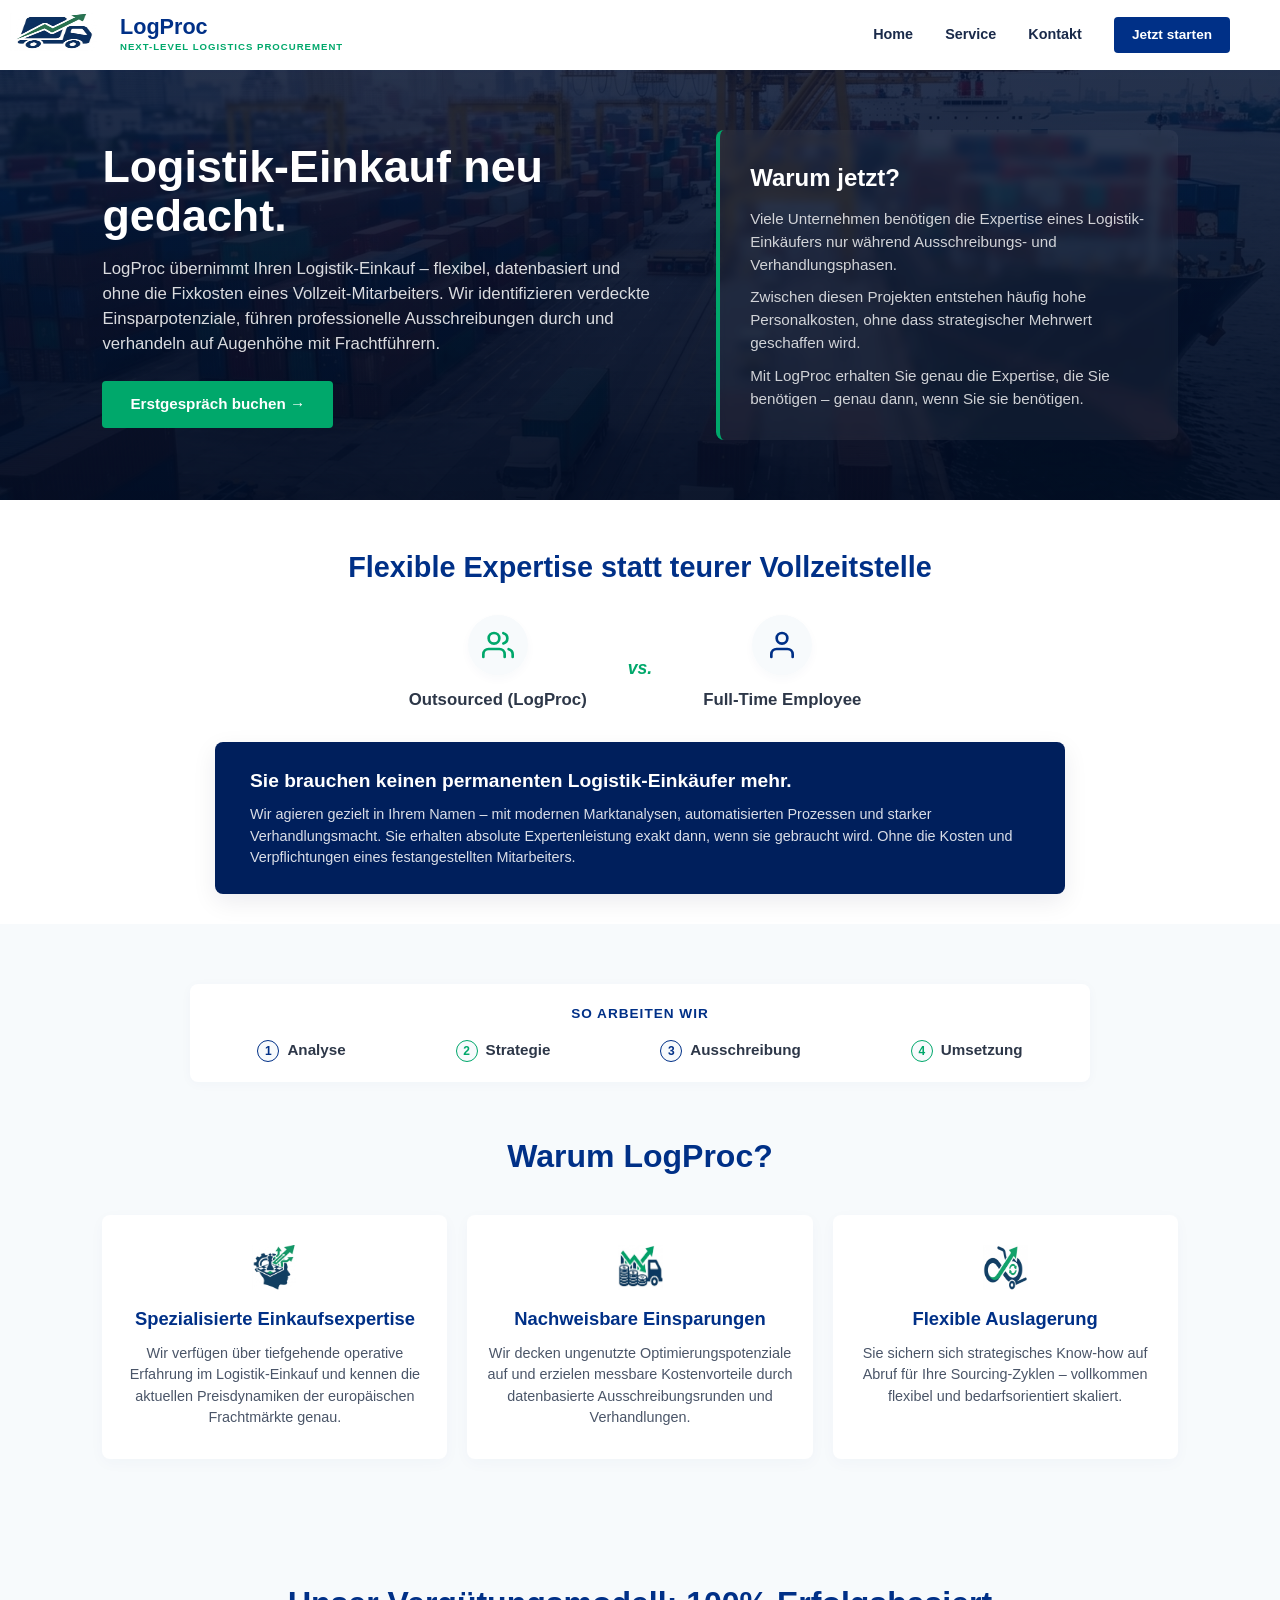
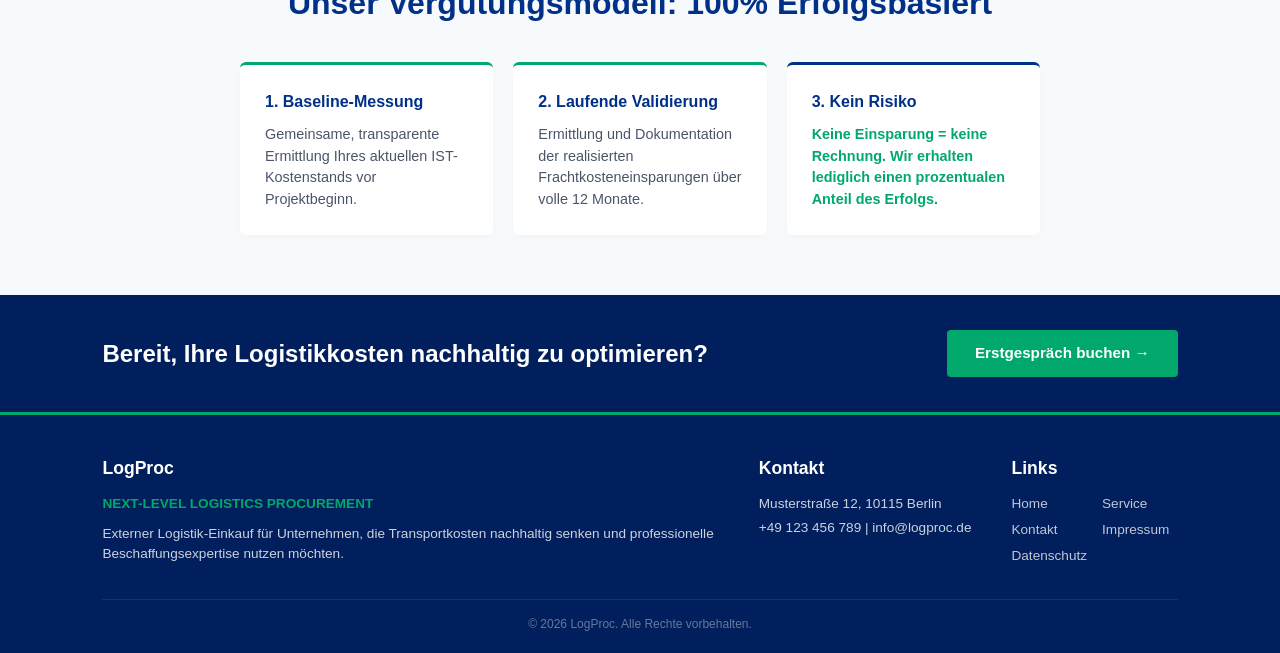
==== index.html @ ec4fca21 "test" ====
<!DOCTYPE html>
<html lang="de">
<head>
    <meta charset="UTF-8">
    <meta name="viewport" content="width=device-width, initial-scale=1.0">
    <title>LogProc - Logistics Procurement</title>
    <link rel="stylesheet" href="css/styling.css">
</head>
<body>

<nav class="navbar">
    <div class="brand">
        <span style="margin-right: 10px; margin-left:10px;">
            <img src="images/img.png" alt="Logo">
        </span>
        <div class="brand-text">
            <span class="company-name">LogProc</span>
            <span class="tagline">Next-Level Logistics Procurement</span>
        </div>
    </div>

    <div class="menu-toggle" id="mobileMenu">
        <span class="bar"></span>
        <span class="bar"></span>
        <span class="bar"></span>
    </div>

    <div class="nav-links" id="navLinks">
        <a href="#">Home</a>
        <a href="#">Service</a>
        <a href="#">Kontakt</a>
        <a href="#" class="cta-btn">Jetzt starten</a>
    </div>
</nav>

<section class="hero">
    <div class="hero-grid">
        <div class="hero-main">
            <h1>Logistik-Einkauf neu gedacht.</h1>
            <p class="hero-text">
                LogProc übernimmt Ihren Logistik-Einkauf – flexibel, datenbasiert und ohne die Fixkosten eines Vollzeit-Mitarbeiters.
                Wir identifizieren verdeckte Einsparpotenziale, führen professionelle Ausschreibungen durch und verhandeln auf Augenhöhe mit Frachtführern.
            </p>
            <a href="#" class="btn">Erstgespräch buchen →</a>
        </div>

        <div class="hero-why-side">
            <h2>Warum jetzt?</h2>
            <p>Viele Unternehmen benötigen die Expertise eines Logistik-Einkäufers nur während Ausschreibungs- und Verhandlungsphasen.</p>
            <p>Zwischen diesen Projekten entstehen häufig hohe Personalkosten, ohne dass strategischer Mehrwert geschaffen wird.
            </p>
            <p>Mit LogProc erhalten Sie genau die Expertise, die Sie benötigen – genau dann, wenn Sie sie benötigen.</p>
        </div>
    </div>
</section>

<section class="comparison-section">
    <div class="comparison-inner">
        <h2 class="comparison-title">Flexible Expertise statt teurer Vollzeitstelle</h2>

        <div class="vs-container">
            <div class="vs-side">
                <div class="vs-icon-wrapper">
                    <svg viewBox="0 0 24 24" fill="none" stroke="#00A86B" stroke-width="2" stroke-linecap="round" stroke-linejoin="round"><path d="M17 21v-2a4 4 0 0 0-4-4H5a4 4 0 0 0-4 4v2"></path><circle cx="9" cy="7" r="4"></circle><path d="M23 21v-2a4 4 0 0 0-3-3.87"></path><path d="M16 3.13a4 4 0 0 1 0 7.75"></path></svg>
                </div>
                <h3>Outsourced (LogProc)</h3>
            </div>

            <div class="vs-divider">vs.</div>

            <div class="vs-side">
                <div class="vs-icon-wrapper">
                    <svg viewBox="0 0 24 24" fill="none" stroke="#003087" stroke-width="2" stroke-linecap="round" stroke-linejoin="round"><path d="M20 21v-2a4 4 0 0 0-4-4H8a4 4 0 0 0-4 4v2"></path><circle cx="12" cy="7" r="4"></circle></svg>
                </div>
                <h3>Full-Time Employee</h3>
            </div>
        </div>

        <div class="comparison-banner">
            <h4>Sie brauchen keinen permanenten Logistik-Einkäufer mehr.</h4>
            <p>Wir agieren gezielt in Ihrem Namen – mit modernen Marktanalysen, automatisierten Prozessen und starker Verhandlungsmacht. Sie erhalten absolute Expertenleistung exakt dann, wenn sie gebraucht wird. Ohne die Kosten und Verpflichtungen eines festangestellten Mitarbeiters.</p>
        </div>
    </div>
</section>

<section class="main-value-section">

    <div class="compact-process">
        <h3 class="subsection-small-title">So arbeiten wir</h3>
        <div class="process-timeline-bar">
            <div class="mini-step"><span class="step-dot font-blue">1</span> Analyse</div>
            <div class="mini-step"><span class="step-dot font-green">2</span> Strategie</div>
            <div class="mini-step"><span class="step-dot font-blue">3</span> Ausschreibung</div>
            <div class="mini-step"><span class="step-dot font-green">4</span> Umsetzung</div>
        </div>
    </div>

    <h2 class="section-title">Warum LogProc?</h2>
    <div class="features-container">
        <div class="feature-card">
            <img src="images/strategy.png" alt="Expert Strategy Icon" class="feature-icon">
            <h3 class="feature-heading">Spezialisierte Einkaufsexpertise</h3>
            <p class="feature-text">Wir verfügen über tiefgehende operative Erfahrung im Logistik-Einkauf und kennen die aktuellen Preisdynamiken der europäischen Frachtmärkte genau.</p>
        </div>
        <div class="feature-card">
            <img src="images/savings.png" alt="Dynamic Savings Icon" class="feature-icon">
            <h3 class="feature-heading">Nachweisbare Einsparungen</h3>
            <p class="feature-text">Wir decken ungenutzte Optimierungspotenziale auf und erzielen messbare Kostenvorteile durch datenbasierte Ausschreibungsrunden und Verhandlungen.</p>
        </div>
        <div class="feature-card">
            <img src="images/seamless_operations.png" alt="Seamless Operations Icon" class="feature-icon">
            <h3 class="feature-heading">Flexible Auslagerung</h3>
            <p class="feature-text">Sie sichern sich strategisches Know-how auf Abruf für Ihre Sourcing-Zyklen – vollkommen flexibel und bedarfsorientiert skaliert.</p>
        </div>
    </div>
</section>

<section class="pricing-model-section" style="background-color: #f7fafc; padding: 60px 8%; text-align: center;">
    <div style="max-width: 800px; margin: 0 auto;">
        <h2 style="color: #003087; font-size: 2rem; font-weight: 800; margin-bottom: 35px;">Unser Vergütungsmodell: 100% Erfolgsbasiert</h2>
        <div style="display: grid; grid-template-columns: repeat(auto-fit, minmax(220px, 1fr)); gap: 20px; text-align: left;">
            <div style="background: #ffffff; padding: 25px; border-radius: 6px; box-shadow: 0 4px 10px rgba(0,0,0,0.02); border-top: 3px solid #00A86B;">
                <h4 style="color: #003087; margin-bottom: 10px; font-weight: 700;">1. Baseline-Messung</h4>
                <p style="font-size: 0.9rem; color: #4a5568;">Gemeinsame, transparente Ermittlung Ihres aktuellen IST-Kostenstands vor Projektbeginn.</p>
            </div>
            <div style="background: #ffffff; padding: 25px; border-radius: 6px; box-shadow: 0 4px 10px rgba(0,0,0,0.02); border-top: 3px solid #00A86B;">
                <h4 style="color: #003087; margin-bottom: 10px; font-weight: 700;">2. Laufende Validierung</h4>
                <p style="font-size: 0.9rem; color: #4a5568;">Ermittlung und Dokumentation der realisierten Frachtkosteneinsparungen über volle 12 Monate.</p>
            </div>
            <div style="background: #ffffff; padding: 25px; border-radius: 6px; box-shadow: 0 4px 10px rgba(0,0,0,0.02); border-top: 3px solid #003087;">
                <h4 style="color: #003087; margin-bottom: 10px; font-weight: 700;">3. Kein Risiko</h4>
                <p style="font-size: 0.9rem; color: #00A86B; font-weight: 700;">Keine Einsparung = keine Rechnung. Wir erhalten lediglich einen prozentualen Anteil des Erfolgs.</p>
            </div>
        </div>
    </div>
</section>

<section class="cta-banner">
    <div class="cta-banner-content" style="display: flex; justify-content: space-between; align-items: center; width: 100%; max-width: 1100px; margin: 0 auto; flex-wrap: wrap; gap: 20px;">
        <h2 style="margin: 0; font-size: 1.5rem;">Bereit, Ihre Logistikkosten nachhaltig zu optimieren?</h2>
        <a href="#" class="btn cta-btn-green" style="margin: 0;"> Erstgespräch buchen  →</a>
    </div>
</section>

<footer class="footer">
    <div class="footer-container">
        <div class="footer-column brand-col">
            <h3>LogProc</h3>
            <p class="footer-tagline">Next-Level Logistics Procurement</p>
            <p>Externer Logistik-Einkauf für Unternehmen, die Transportkosten nachhaltig senken und professionelle Beschaffungsexpertise nutzen möchten.
            </p>
        </div>
        <div class="footer-column">
            <h4>Kontakt</h4>
            <p>Musterstraße 12, 10115 Berlin</p>
            <p>+49 123 456 789 | info@logproc.de</p>
        </div>
        <div class="footer-column links-col">
            <h4>Links</h4>
            <div class="footer-links-grid">
                <a href="#">Home</a>
                <a href="#">Service</a>
                <a href="#">Kontakt</a>
                <a href="#">Impressum</a>
                <a href="#">Datenschutz</a>
            </div>
        </div>
    </div>
    <div class="footer-bottom">
        © 2026 LogProc. Alle Rechte vorbehalten.
    </div>
</footer>

<script>
    const mobileMenu = document.getElementById('mobileMenu');
    const navLinks = document.getElementById('navLinks');

    mobileMenu.addEventListener('click', () => {
        mobileMenu.classList.toggle('active');
        navLinks.classList.toggle('active');
    });

    document.querySelectorAll('.nav-links a').forEach(link => {
        link.addEventListener('click', () => {
            mobileMenu.classList.remove('active');
            navLinks.classList.remove('active');
        });
    });
</script>
</body>
</html>
---- css/styling.css ----
/* ==========================================================================
   1. GLOBAL RESET
   ========================================================================== */
* {
    margin: 0;
    padding: 0;
    box-sizing: border-box;
}

html {
    scroll-behavior: smooth;
}

body {
    font-family: -apple-system, BlinkMacSystemFont, "Segoe UI", Roboto, sans-serif;
    background-color: #ffffff;
    color: #2d3748;
    line-height: 1.5;
     /* Reduced header offset */
}

/* ==========================================================================
   2. FIXED NAVBAR
   ========================================================================== */
.navbar {
    width: 100%;
    height: 70px;

    display: flex;
    justify-content: space-between;
    align-items: center;

    padding: 0 50px 0 0;

    background: rgba(255,255,255,0.95);

    position: relative;

    box-shadow: 0 1px 8px rgba(0,48,135,0.04);
}

.brand {
    display: flex;
    align-items: center;
    gap: 10px;
    margin: 0;
}

.brand img {
    height: 38px;
    width: 90px;

}

.brand-text {
    display: flex;
    flex-direction: column;
}

.company-name {
    font-size: 1.35rem;
    font-weight: 800;
    color: #003087;
    line-height: 1;
}

.tagline {
    font-size: 0.6rem;
    letter-spacing: 1px;
    text-transform: uppercase;
    color: #00A86B;
    font-weight: 700;
    margin-top: 2px;
}

.nav-links {
    display: flex;
    align-items: center;
    gap: 2rem;
}

.nav-links a {
    text-decoration: none;
    color: #1a2a4a;
    font-size: 0.9rem;
    font-weight: 600;
    transition: color 0.2s ease;
}

.nav-links a:hover { color: #00A86B; }

.nav-links .cta-btn {
    background: #003087;
    color: #ffffff;
    padding: 8px 18px;
    border-radius: 4px;
    font-size: 0.85rem;
}

.nav-links .cta-btn:hover { background: #00A86B; }
/* ==========================================================================
   HAMBURGER TRIGGER BUTTON (Hidden by default on Desktop layout)
   ========================================================================== */
.menu-toggle {
    display: none;
    flex-direction: column;
    justify-content: space-between;
    width: 24px;
    height: 18px;
    cursor: pointer;
    z-index: 1001;
}

.menu-toggle .bar {
    height: 3px;
    width: 100%;
    background-color: #003087; /* Brand Blue lines */
    border-radius: 2px;
    transition: all 0.3s ease;
}

/* ==========================================================================
   MOBILE DEVICES CONTROLLER VIEWPORT (PUSH-DOWN MENU STYLE)
   ========================================================================== */
@media (max-width: 768px) {
    /* 1. Reset Navbar back to standard flow layout so it can push content */
    .navbar {
        padding: 0 24px;
        position: relative !important; /* Changes from fixed back to relative flow */
        height: auto; /* Allows the container to scale dynamically when items show up */
        min-height: 70px;
        display: flex;
        flex-wrap: wrap; /* Allows menu links to wrap onto a new line below the brand */
        align-items: center;
        justify-content: space-between;
    }

    /* 2. Keeps the logo and hamburger on the main row line */
    .brand {
        height: 70px; /* Aligns with our min-height baseline */
    }

    /* 3. Show the hamburger toggle icon button */
    .menu-toggle {
        display: flex;
    }

    /* 4. Transform links into a full-width block that sits below the logo */
    .nav-links {
        display: none !important; /* Hidden completely until the active class is toggled */
        flex-direction: column;
        align-items: center;
        width: 100%; /* Spans full width below the logo row */
        gap: 1.25rem;
        padding: 20px 0 30px 0; /* Creates breathing room inside the expanded menu */
        background: #ffffff;

        /* Reset positioning rules completely */
        position: static;
        height: auto;
        opacity: 1;
        pointer-events: auto;
        transform: none;
        box-shadow: none;
        border-top: 1px solid rgba(0, 48, 135, 0.05);
    }

    /* 5. Reveal the links panel when the menu toggle button is active */
    .nav-links.active {
        display: flex !important; /* Injects the block into the document layout, pushing down elements below it */
    }

    /* Clean typography scale for the push-down links layout */
    .nav-links a {
        font-size: 1.1rem !important;
        font-weight: 700;
        color: #003087;
        width: 100%;
        text-align: center;
    }

    /* Style button constraint inside the expanded container panel */
    .nav-links .cta-btn {
        width: 100%;
        max-width: 260px;
        padding: 12px 20px !important;
        font-size: 1rem !important;
        text-align: center;
        margin-top: 5px;
    }

    /* Smooth CSS transformation animation from hamburger lines into an X */
    .menu-toggle.active .bar:nth-child(1) {
        transform: translateY(7.5px) rotate(45deg);
    }
    .menu-toggle.active .bar:nth-child(2) {
        opacity: 0;
    }
    .menu-toggle.active .bar:nth-child(3) {
        transform: translateY(-7.5px) rotate(-45deg);
    }
}
/* ==========================================================================
   3. COMPACT SPLIT HERO SECTION
   ========================================================================== */
.hero {
    padding: 60px 8%;
    background: linear-gradient(rgba(4, 18, 48, 0.85), rgba(2, 12, 34, 0.95)),
    url('../images/background_image.png') no-repeat center center/cover;
}

.hero-grid {
    max-width: 1200px;
    margin: 0 auto;
    display: grid;
    grid-template-columns: 1.2fr 1fr; /* Side by side balancing split grid */
    gap: 60px;
    align-items: center;
}

.hero-main h1 {
    color: #ffffff;
    font-size: 2.8rem;
    line-height: 1.1;
    font-weight: 900;
    margin-bottom: 15px;
}

.hero-text {
    color: rgba(255, 255, 255, 0.85);
    font-size: 1.05rem;
    margin-bottom: 25px;
}

.btn {
    display: inline-block;
    text-decoration: none;
    background: #00A86B;
    color: #ffffff;
    padding: 12px 28px;
    border-radius: 4px;
    font-weight: 700;
    font-size: 0.95rem;
    transition: all 0.2s ease;
}

.btn:hover {
    background: #008754;
    transform: translateY(-1px);
}

/* Integrated Warum Jetzt block on the right */

.hero-why-side {
    background: rgba(255, 255, 255, 0.05);
    padding: 30px;
    border-radius: 8px;
    border-left: 4px solid #00A86B;
    backdrop-filter: blur(5px);
}

.hero-why-side h2 {
    color: #ffffff;
    font-size: 1.5rem;
    margin-bottom: 12px;
    font-weight: 800;
}

.hero-why-side p {
    color: rgba(255, 255, 255, 0.8);
    font-size: 0.95rem;
    margin-bottom: 10px;
    line-height: 1.5;
}

.hero-why-side p:last-child { margin-bottom: 0; }

/* ==========================================================================
   4. VALUE SECTION (PROCESS + FEATURES COMBINED)
   ========================================================================== */
.main-value-section {
    padding: 60px 8%;
    background-color: #f7fafc; /* Gentle tint canvas wrapping all cards */
}

/* Integrated Micro-Timeline Row */
.compact-process {
    max-width: 900px;
    margin: 0 auto 50px auto;
    background: #ffffff;
    padding: 20px;
    border-radius: 8px;
    box-shadow: 0 2px 12px rgba(0, 48, 135, 0.03);
    text-align: center;
}

.subsection-small-title {
    font-size: 0.85rem;
    text-transform: uppercase;
    color: #003087;
    letter-spacing: 1px;
    margin-bottom: 15px;
    font-weight: 700;
}

.process-timeline-bar {
    display: flex;
    justify-content: space-around;
    flex-wrap: wrap;
    gap: 15px;
}

.mini-step {
    font-size: 0.95rem;
    font-weight: 700;
    color: #2d3748;
    display: flex;
    align-items: center;
    gap: 8px;
}

.step-dot {
    width: 22px;
    height: 22px;
    border-radius: 50%;
    display: inline-flex;
    align-items: center;
    justify-content: center;
    font-size: 0.75rem;
    font-weight: 800;
    background: #f7fafc;
}
.font-blue { color: #003087; border: 1px solid #003087; }
.font-green { color: #00A86B; border: 1px solid #00A86B; }

/* Features Block Styling */
.section-title {
    font-size: 2rem;
    color: #003087;
    text-align: center;
    margin-bottom: 35px;
    font-weight: 800;
}

.features-container {
    display: flex;
    justify-content: center;
    gap: 20px;
    max-width: 1100px;
    margin: 0 auto;
}

.feature-card {
    flex: 1;
    background: #ffffff;
    padding: 30px 20px;
    border-radius: 8px;
    display: flex;
    flex-direction: column;
    align-items: center;
    text-align: center;
    box-shadow: 0 4px 15px rgba(0, 48, 135, 0.03);
}

.feature-icon {
    width: 45px;
    height: 45px;
    margin-bottom: 15px;
}

.feature-heading {
    font-size: 1.15rem;
    color: #003087;
    margin-bottom: 10px;
    font-weight: 700;
}

.feature-text {
    font-size: 0.9rem;
    color: #4a5568;
    line-height: 1.5;
}

/* ==========================================================================
   5. SLIM BANNER CTA SECTION
   ========================================================================== */
.cta-banner {
    padding: 35px 8%;
    background: #001f5c;
    color: #ffffff;
}

.cta-banner-content {
    max-width: 1100px;
    margin: 0 auto;
    display: flex;
    justify-content: space-between;
    align-items: center;
    gap: 20px;
}

.cta-banner h2 {
    font-size: 1.4rem;
    font-weight: 700;
}

.cta-btn-green {
    background-color: #00A86B;
    white-space: nowrap;
}

/* ==========================================================================
   6. CONDENSED FOOTER
   ========================================================================== */
.footer {
    background-color: #001f5c; /* Marginally darker shade for block separation */
    color: rgba(255, 255, 255, 0.8);
    padding: 40px 8% 20px 8%;
    border-top: 3px solid #00A86B;
}

.footer-container {
    max-width: 1100px;
    margin: 0 auto;
    display: flex;
    justify-content: space-between;
    gap: 40px;
}

.footer-column h3, .footer-column h4 {
    color: #ffffff;
    font-size: 1.1rem;
    margin-bottom: 12px;
    font-weight: 700;
}

.footer-column p {
    font-size: 0.85rem;
    line-height: 1.5;
    margin-bottom: 4px;
}

.footer-tagline {
    font-size: 0.7rem;
    text-transform: uppercase;
    color: #00A86B;
    font-weight: 700;
    margin-bottom: 10px !important;
}

.brand-col { flex: 1.5; }
.links-col { flex: 1fr; }

.footer-links-grid {
    display: grid;
    grid-template-columns: 1fr 1fr;
    gap: 6px 15px;
}

.footer-links-grid a {
    color: rgba(255, 255, 255, 0.75);
    text-decoration: none;
    font-size: 0.85rem;
}

.footer-links-grid a:hover { color: #00A86B; }

.footer-bottom {
    max-width: 1100px;
    margin: 30px auto 0 auto;
    padding-top: 15px;
    border-top: 1px solid rgba(255, 255, 255, 0.08);
    text-align: center;
    font-size: 0.75rem;
    color: rgba(255, 255, 255, 0.4);
}

/* ==========================================================================
   7. RESPONSIVE ENGINE
   ========================================================================== */
@media (max-width: 992px) {
    .hero-grid { grid-template-columns: 1fr; gap: 30px; }
    .features-container { flex-wrap: wrap; }
    .feature-card { min-width: 240px; }
}

@media (max-width: 768px) {
    .nav-links { display: none; }
    .hero h1 { font-size: 2.2rem; }
    .cta-banner-content { flex-direction: column; text-align: center; }
    .footer-container { flex-direction: column; gap: 25px; }
    .footer-links-grid { grid-template-columns: 1fr; }
}
/* ==========================================================================
   NEW: OUTSOURCED VS FULL-TIME COMPARISON
   ========================================================================== */
.comparison-section {
    padding: 50px 8% 30px 8%;
    background-color: #ffffff;
    display: flex;
    justify-content: center;
    font-family: -apple-system, BlinkMacSystemFont, "Segoe UI", Roboto, sans-serif;
}

.comparison-inner {
    max-width: 850px;
    width: 100%;
    text-align: center;
}

.comparison-title {
    font-size: 1.8rem;
    color: #003087;
    font-weight: 800;
    line-height: 1.2;
    margin-bottom: 30px;
}

/* VS Side-by-Side row */
.vs-container {
    display: flex;
    align-items: center;
    justify-content: center;
    gap: 40px;
    margin-bottom: 30px;
}

.vs-side {
    display: flex;
    flex-direction: column;
    align-items: center;
    width: 180px;
}

.vs-icon-wrapper {
    width: 60px;
    height: 60px;
    background: #f7fafc;
    border-radius: 50%;
    display: flex;
    align-items: center;
    justify-content: center;
    margin-bottom: 12px;
    padding: 14px;
    box-shadow: 0 4px 10px rgba(0, 48, 135, 0.03);
}

.vs-side h3 {
    font-size: 1.05rem;
    color: #2d3748;
    font-weight: 700;
}

.vs-divider {
    font-size: 1.1rem;
    font-weight: 700;
    color: #00A86B;
    font-style: italic;
    padding-top: 10px;
}

/* Dark Accent Statement Banner box matching original graphic theme */
.comparison-banner {
    background-color: #001f5c; /* Rich premium dark navy canvas block */
    color: #ffffff;
    padding: 25px 35px;
    border-radius: 8px;
    text-align: left;
    box-shadow: 0 8px 24px rgba(4, 18, 48, 0.08);
}

.comparison-banner h4 {
    font-size: 1.2rem;
    font-weight: 700;
    color: #ffffff;
    margin-bottom: 8px;
}

.comparison-banner p {
    font-size: 0.9rem;
    line-height: 1.5;
    color: rgba(255, 255, 255, 0.85);
}

/* Responsive adjustment for small phone screens */
@media (max-width: 568px) {
    .vs-container {
        flex-direction: column;
        gap: 15px;
    }
    .vs-divider {
        padding-top: 0;
    }
    .comparison-banner {
        padding: 20px;
        text-align: center;
    }
}
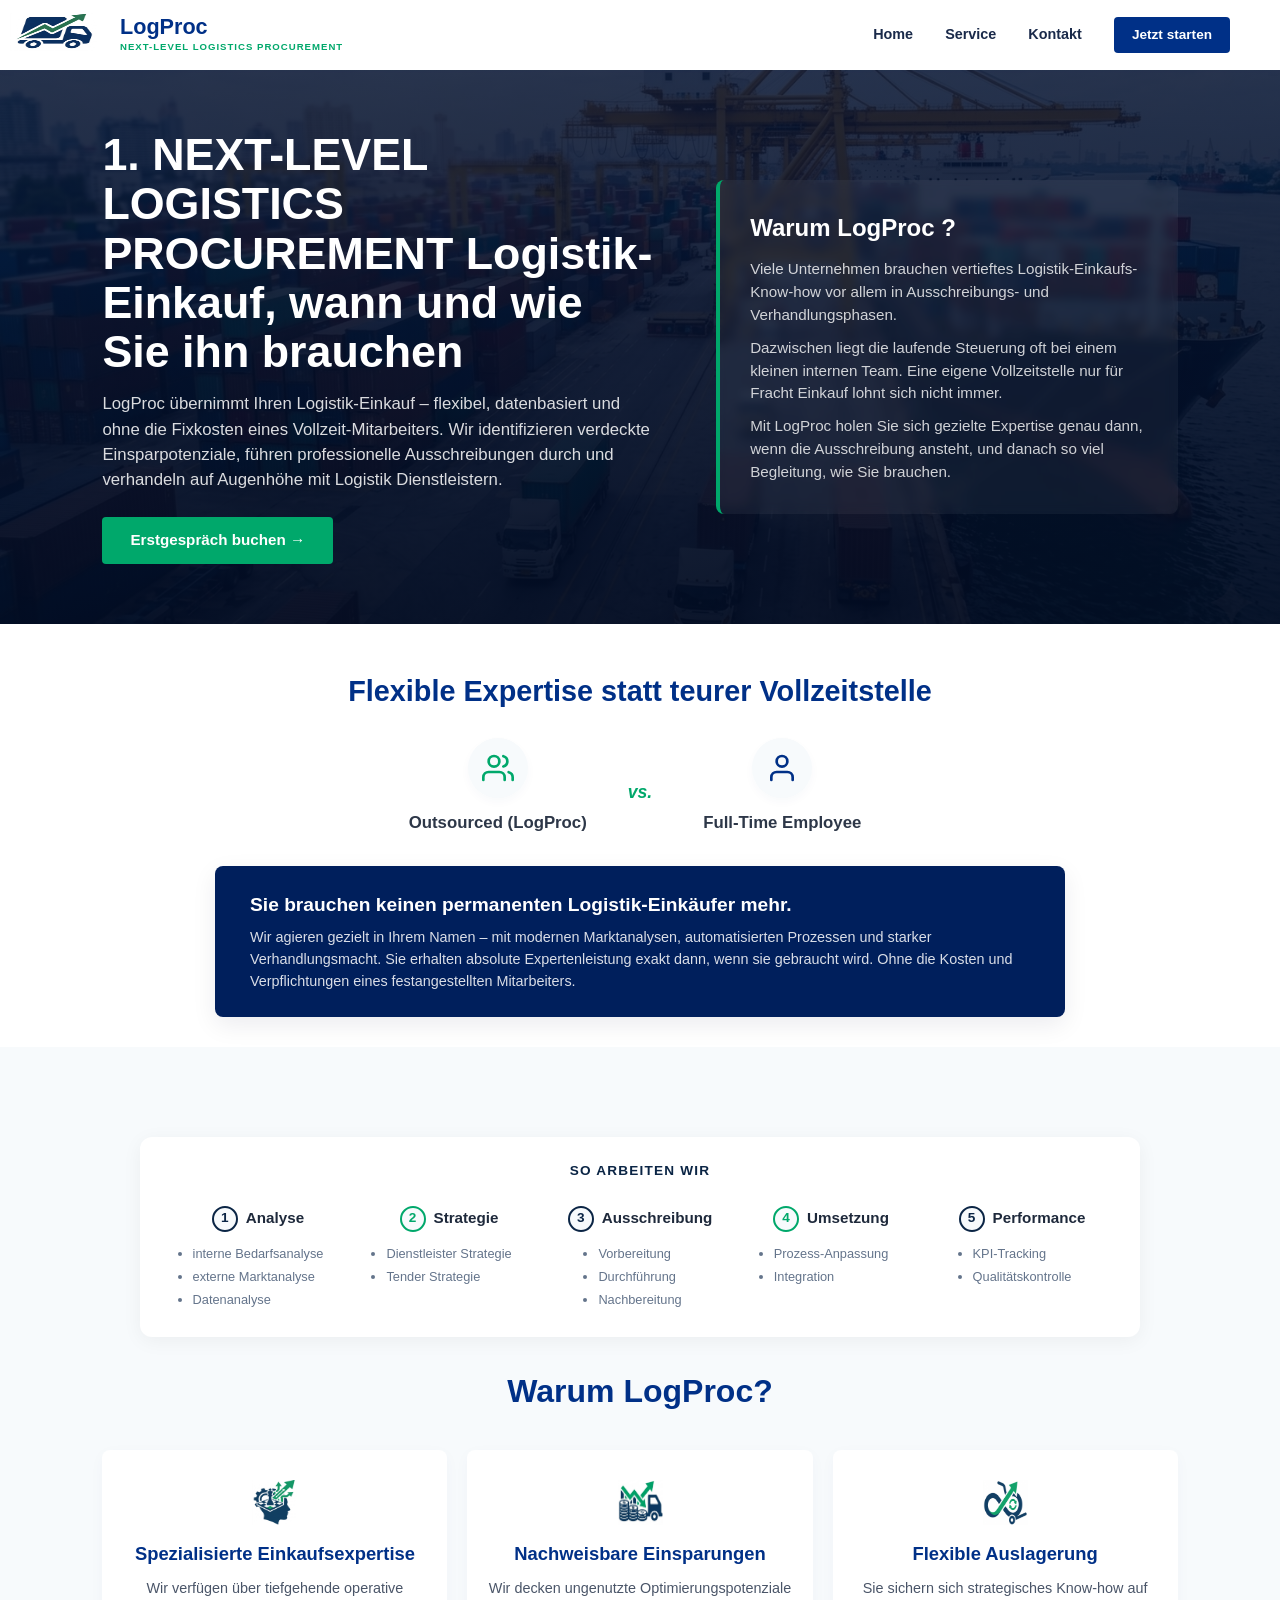
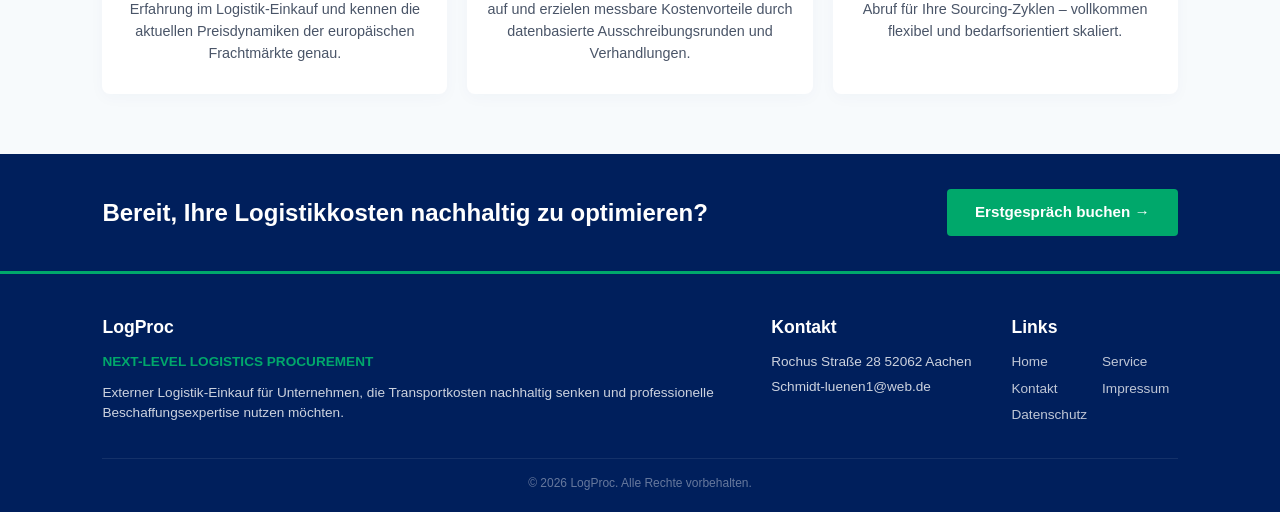
==== commit 28e10073: "Test" ====
--- a/index.html
+++ b/index.html
@@ -28,28 +28,27 @@
     <div class="nav-links" id="navLinks">
         <a href="#">Home</a>
         <a href="#">Service</a>
-        <a href="#">Kontakt</a>
-        <a href="#" class="cta-btn">Jetzt starten</a>
+        <a href="kontakt.html">Kontakt</a>
+        <a href="formular.html" class="cta-btn">Jetzt starten</a>
     </div>
 </nav>
 
 <section class="hero">
     <div class="hero-grid">
         <div class="hero-main">
-            <h1>Logistik-Einkauf neu gedacht.</h1>
+            <h1>1.
+                NEXT-LEVEL LOGISTICS PROCUREMENT
+                Logistik-Einkauf, wann und wie Sie ihn brauchen</h1>
             <p class="hero-text">
-                LogProc übernimmt Ihren Logistik-Einkauf – flexibel, datenbasiert und ohne die Fixkosten eines Vollzeit-Mitarbeiters.
-                Wir identifizieren verdeckte Einsparpotenziale, führen professionelle Ausschreibungen durch und verhandeln auf Augenhöhe mit Frachtführern.
-            </p>
-            <a href="#" class="btn">Erstgespräch buchen →</a>
+                LogProc übernimmt Ihren Logistik-Einkauf – flexibel, datenbasiert und ohne die Fixkosten eines Vollzeit-Mitarbeiters. Wir identifizieren verdeckte Einsparpotenziale, führen professionelle Ausschreibungen durch und verhandeln auf Augenhöhe mit Logistik Dienstleistern. </p>
+            <a href="formular.html" class="btn">Erstgespräch buchen →</a>
         </div>
 
         <div class="hero-why-side">
-            <h2>Warum jetzt?</h2>
-            <p>Viele Unternehmen benötigen die Expertise eines Logistik-Einkäufers nur während Ausschreibungs- und Verhandlungsphasen.</p>
-            <p>Zwischen diesen Projekten entstehen häufig hohe Personalkosten, ohne dass strategischer Mehrwert geschaffen wird.
-            </p>
-            <p>Mit LogProc erhalten Sie genau die Expertise, die Sie benötigen – genau dann, wenn Sie sie benötigen.</p>
+            <h2>Warum LogProc ?</h2>
+            <p>Viele Unternehmen brauchen vertieftes Logistik-Einkaufs-Know-how vor allem in Ausschreibungs- und Verhandlungsphasen.</p>
+            <p>Dazwischen liegt die laufende Steuerung oft bei einem kleinen internen Team. Eine eigene Vollzeitstelle nur für Fracht Einkauf lohnt sich nicht immer.</p>
+            <p>Mit LogProc holen Sie sich gezielte   Expertise genau dann, wenn die Ausschreibung ansteht, und danach so viel Begleitung, wie Sie brauchen. </p>
         </div>
     </div>
 </section>
@@ -87,11 +86,64 @@
 
     <div class="compact-process">
         <h3 class="subsection-small-title">So arbeiten wir</h3>
+
         <div class="process-timeline-bar">
-            <div class="mini-step"><span class="step-dot font-blue">1</span> Analyse</div>
-            <div class="mini-step"><span class="step-dot font-green">2</span> Strategie</div>
-            <div class="mini-step"><span class="step-dot font-blue">3</span> Ausschreibung</div>
-            <div class="mini-step"><span class="step-dot font-green">4</span> Umsetzung</div>
+            <!-- 1. Analyse -->
+            <div class="process-column">
+                <div class="mini-step">
+                    <span class="step-dot font-blue">1</span> Analyse
+                </div>
+                <ul class="sub-step-list">
+                    <li>interne Bedarfsanalyse</li>
+                    <li>externe Marktanalyse</li>
+                    <li>Datenanalyse</li>
+                </ul>
+            </div>
+
+            <!-- 2. Strategie -->
+            <div class="process-column">
+                <div class="mini-step">
+                    <span class="step-dot font-green">2</span> Strategie
+                </div>
+                <ul class="sub-step-list">
+                    <li>Dienstleister Strategie</li>
+                    <li>Tender Strategie</li>
+                </ul>
+            </div>
+
+            <!-- 3. Ausschreibung -->
+            <div class="process-column">
+                <div class="mini-step">
+                    <span class="step-dot font-blue">3</span> Ausschreibung
+                </div>
+                <ul class="sub-step-list">
+                    <li>Vorbereitung</li>
+                    <li>Durchführung</li>
+                    <li>Nachbereitung</li>
+                </ul>
+            </div>
+
+            <!-- 4. Umsetzung / Implementierung -->
+            <div class="process-column">
+                <div class="mini-step">
+                    <span class="step-dot font-green">4</span> Umsetzung
+                </div>
+                <ul class="sub-step-list">
+                    <li>Prozess-Anpassung</li>
+                    <li>Integration</li>
+                </ul>
+            </div>
+
+            <!-- 5. Performance Messung -->
+            <div class="process-column">
+                <div class="mini-step">
+                    <span class="step-dot font-blue">5</span> Performance
+                </div>
+                <ul class="sub-step-list">
+                    <li> KPI-Tracking</li>
+                    <li>Qualitätskontrolle</li>
+                </ul>
+            </div>
         </div>
     </div>
 
@@ -115,7 +167,7 @@
     </div>
 </section>
 
-<section class="pricing-model-section" style="background-color: #f7fafc; padding: 60px 8%; text-align: center;">
+<!--<section class="pricing-model-section" style="background-color: #f7fafc; padding: 60px 8%; text-align: center;">
     <div style="max-width: 800px; margin: 0 auto;">
         <h2 style="color: #003087; font-size: 2rem; font-weight: 800; margin-bottom: 35px;">Unser Vergütungsmodell: 100% Erfolgsbasiert</h2>
         <div style="display: grid; grid-template-columns: repeat(auto-fit, minmax(220px, 1fr)); gap: 20px; text-align: left;">
@@ -134,11 +186,12 @@
         </div>
     </div>
 </section>
+-->
 
 <section class="cta-banner">
     <div class="cta-banner-content" style="display: flex; justify-content: space-between; align-items: center; width: 100%; max-width: 1100px; margin: 0 auto; flex-wrap: wrap; gap: 20px;">
         <h2 style="margin: 0; font-size: 1.5rem;">Bereit, Ihre Logistikkosten nachhaltig zu optimieren?</h2>
-        <a href="#" class="btn cta-btn-green" style="margin: 0;"> Erstgespräch buchen  →</a>
+        <a href="formular.html" class="btn cta-btn-green" style="margin: 0;"> Erstgespräch buchen  →</a>
     </div>
 </section>
 
@@ -152,17 +205,18 @@
         </div>
         <div class="footer-column">
             <h4>Kontakt</h4>
-            <p>Musterstraße 12, 10115 Berlin</p>
-            <p>+49 123 456 789 | info@logproc.de</p>
+            <p>Rochus Straße 28
+                52062 Aachen </p>
+            <p>Schmidt-luenen1@web.de </p>
         </div>
         <div class="footer-column links-col">
             <h4>Links</h4>
             <div class="footer-links-grid">
-                <a href="#">Home</a>
-                <a href="#">Service</a>
-                <a href="#">Kontakt</a>
+                <a href="index.html">Home</a>
+                <a href="service.html">Service</a>
+                <a href="kontakt.html">Kontakt</a>
                 <a href="#">Impressum</a>
-                <a href="#">Datenschutz</a>
+                <a href="datenschutz.html">Datenschutz</a>
             </div>
         </div>
     </div>
--- a/css/styling.css
+++ b/css/styling.css
@@ -87,7 +87,7 @@
     transition: color 0.2s ease;
 }
 
-.nav-links a:hover { color: #00A86B; }
+
 
 .nav-links .cta-btn {
     background: #003087;
@@ -97,9 +97,10 @@
     font-size: 0.85rem;
 }
 
-.nav-links .cta-btn:hover { background: #00A86B; }
+
 /* ==========================================================================
    HAMBURGER TRIGGER BUTTON (Hidden by default on Desktop layout)
+   .nav-links a:hover { color: #00A86B; }
    ========================================================================== */
 .menu-toggle {
     display: none;
@@ -243,7 +244,7 @@
     font-size: 0.95rem;
     transition: all 0.2s ease;
 }
-
+cta-btn
 .btn:hover {
     background: #008754;
     transform: translateY(-1px);
@@ -597,3 +598,103 @@
     }
 }
 
+
+/*So arbeiten wir */
+/* Hauptcontainer (Karte) */
+.compact-process {
+    background: #ffffff;
+    border-radius: 12px;
+    padding: 24px 30px;
+    box-shadow: 0 4px 20px rgba(0, 0, 0, 0.05);
+    text-align: center;
+    max-width: 1000px;
+    margin: 30px auto;
+}
+
+.subsection-small-title {
+    font-size: 0.85rem;
+    font-weight: 800;
+    letter-spacing: 1.2px;
+    color: #0b2545;
+    text-transform: uppercase;
+    margin-bottom: 24px;
+}
+
+/* Horizontale Verteilung der 5 Spalten */
+.process-timeline-bar {
+    display: flex;
+    justify-content: space-between;
+    align-items: flex-start;
+    gap: 15px;
+}
+
+/* Einzelne Spalte für jeden Hauptschritt */
+.process-column {
+    flex: 1;
+    display: flex;
+    flex-direction: column;
+    align-items: center;
+    text-align: left; /* Richtet die Unterpunkte linksbündig unter dem Titel aus */
+}
+
+.mini-step {
+    display: flex;
+    align-items: center;
+    gap: 8px;
+    font-weight: 700;
+    font-size: 0.95rem;
+    color: #1e293b;
+    margin-bottom: 12px;
+}
+
+/* Kreise mit Zahlen */
+.step-dot {
+    width: 26px;
+    height: 26px;
+    border-radius: 50%;
+    display: flex;
+    align-items: center;
+    justify-content: center;
+    font-size: 0.85rem;
+    font-weight: 700;
+}
+
+.font-blue {
+    border: 2px solid #0b2545;
+    color: #0b2545;
+}
+
+.font-green {
+    border: 2px solid #00a86b;
+    color: #00a86b;
+}
+
+/* Unterpunkte-Liste */
+.sub-step-list {
+
+    padding: 0;
+    margin: 0;
+    font-size: 0.8rem;
+    color: #64748b;
+    line-height: 1.5;
+}
+
+.sub-step-list li {
+    margin-bottom: 4px;
+    white-space: nowrap; /* Verhindert unschöne Umbrüche bei kurzen Begriffen */
+}
+
+.sub-step-list li span {
+    font-weight: 600;
+    color: #334155;
+    margin-right: 4px;
+}
+
+/* Responsive Anpassung für Mobilgeräte */
+@media (max-width: 768px) {
+    .process-timeline-bar {
+        flex-direction: column;
+        gap: 20px;
+        align-items: flex-start;
+    }
+}
